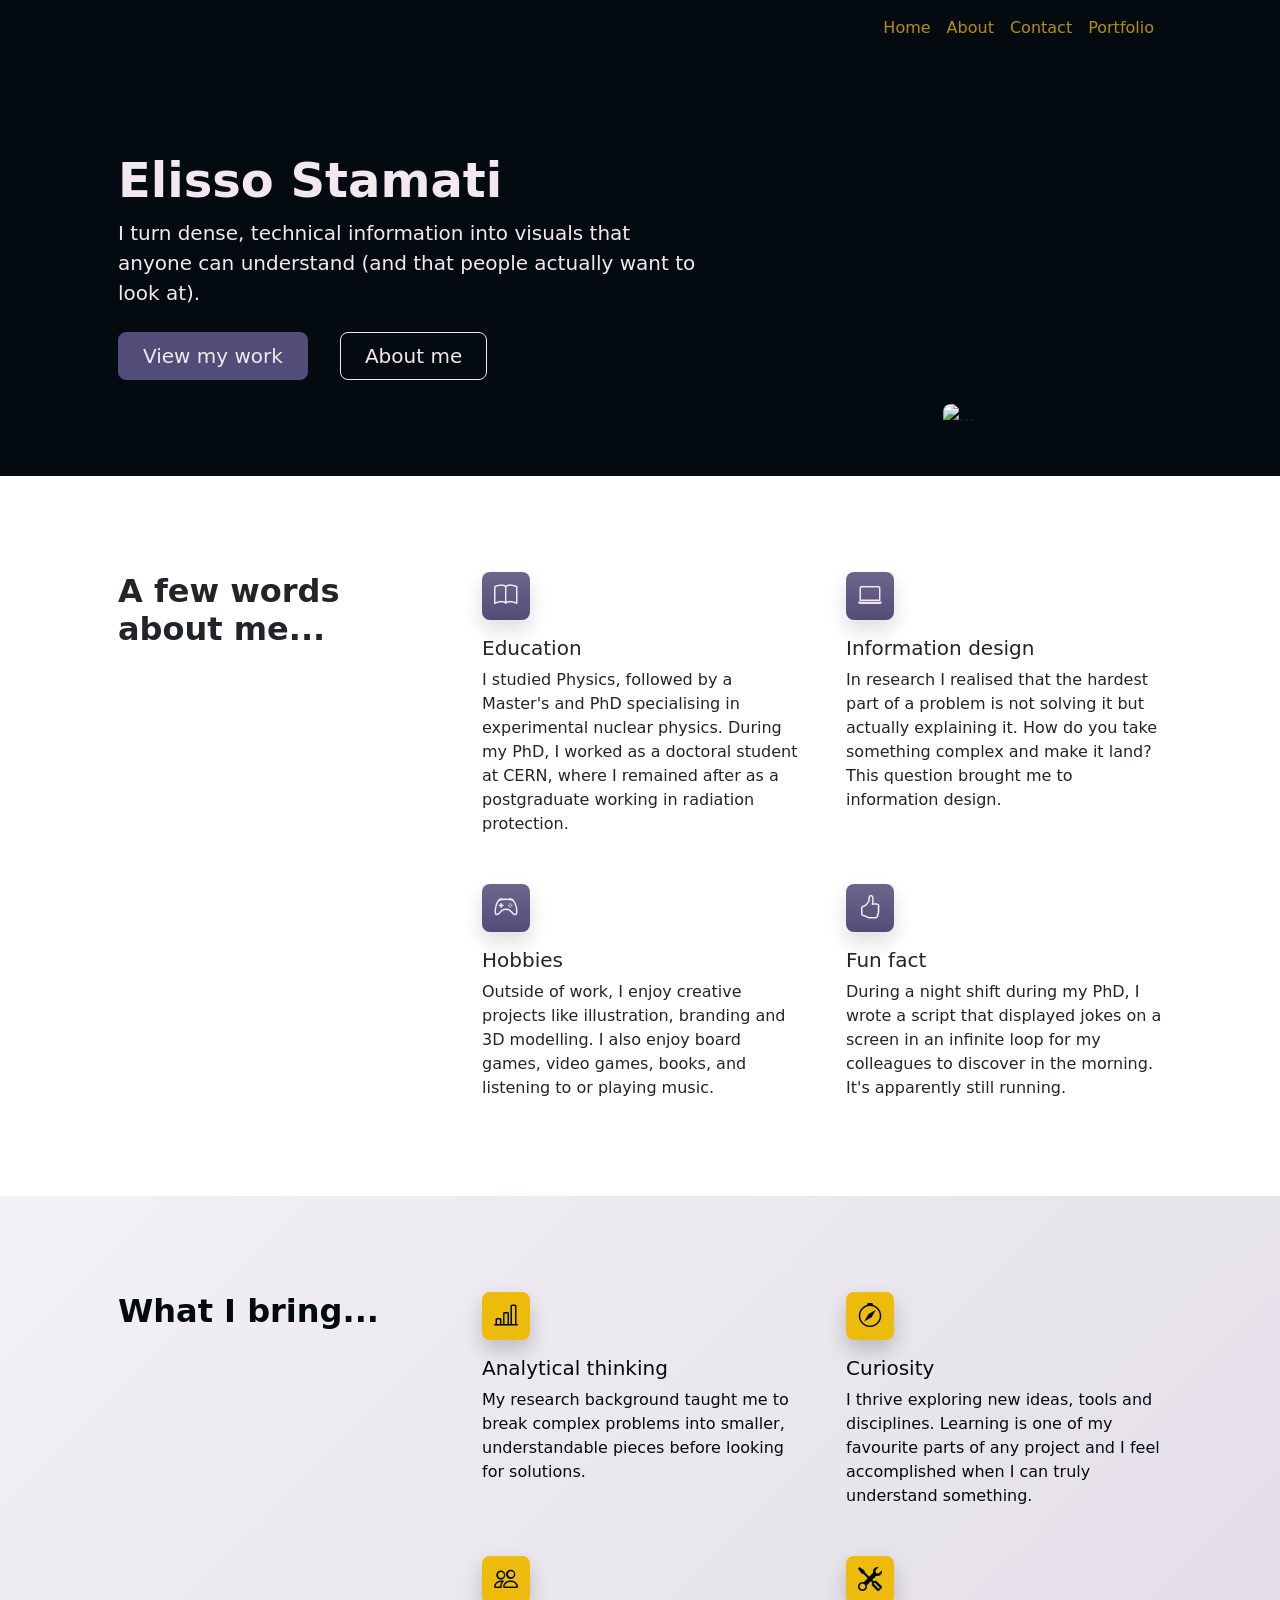
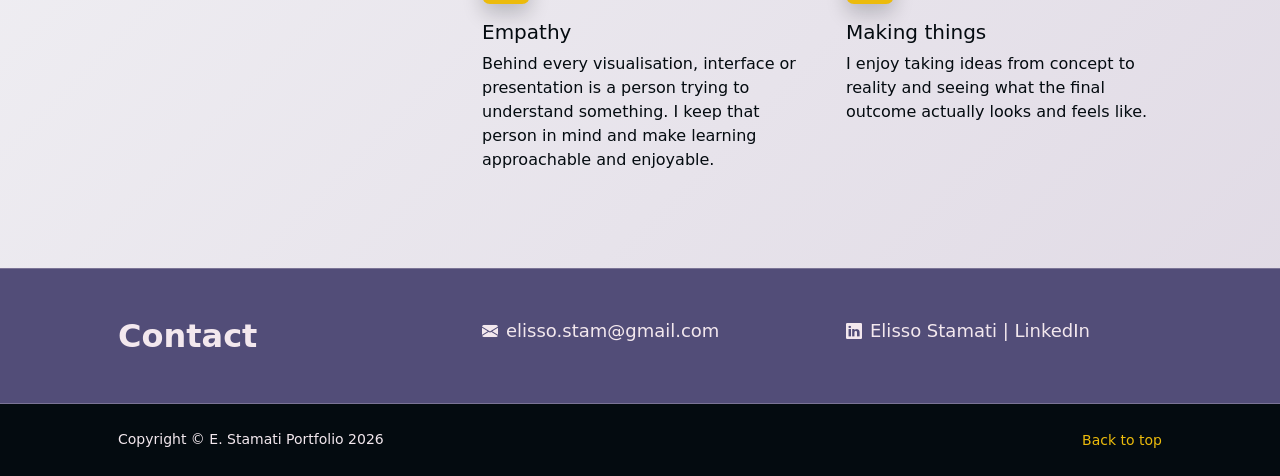
==== index.html @ c3554a73 "Initial portfolio website" ====
<!DOCTYPE html>
<html lang="en">
    <head>
        <meta charset="utf-8" />
        <meta name="viewport" content="width=device-width, initial-scale=1, shrink-to-fit=no" />
        <meta name="description" content="" />
        <meta name="author" content="" />
        <title>E. Stamati - Portfolio</title>
        <!-- Favicon-->
        <link rel="icon" type="image/x-icon" href="assets/favicon.ico" />
        <!-- Bootstrap icons-->
        <link href="https://cdn.jsdelivr.net/npm/bootstrap-icons@1.5.0/font/bootstrap-icons.css" rel="stylesheet" />
        <!-- Core theme CSS (includes Bootstrap)-->
        <link href="css/styles.css" rel="stylesheet" />
    </head> 
    <body class="d-flex flex-column h-100 index-theme" id="top">
        <main class="flex-shrink-0">
            <!-- Navigation-->
            <nav class="navbar navbar-expand-lg navbar-dark bg-dark">
                <div class="container px-5">
                    <button class="navbar-toggler" type="button" data-bs-toggle="collapse" data-bs-target="#navbarSupportedContent" aria-controls="navbarSupportedContent" aria-expanded="false" aria-label="Toggle navigation"><span class="navbar-toggler-icon"></span></button>
                    <div class="collapse navbar-collapse" id="navbarSupportedContent">
                        <ul class="navbar-nav ms-auto mb-2 mb-lg-0">
                            <li class="nav-item"><a class="nav-link" href="#top">Home</a></li>
                            <li class="nav-item"><a class="nav-link" href="#about">About</a></li>
                            <li class="nav-item"><a class="nav-link" href="#contact">Contact</a></li>
                            <li class="nav-item"><a class="nav-link" href="portfolio-overview.html">Portfolio</a></li>
                        </ul>
                    </div>
                </div>
            </nav>
            <!-- Header-->
            <header class="hero-header bg-dark py-5">
                <div class="container px-5">
                    <div class="row gx-5 align-items-center align-items-xl-stretch justify-content-center">
                        <div class="col-lg-8 col-xl-7 col-xxl-6">
                            <div class="d-xl-none text-center mb-4">
                                <img class="hero-image-mobile img-fluid rounded-3" src="assets/happy.png" alt="Portrait of Elisso Stamati" />
                            </div>
                            <div class="my-5 text-center text-xl-start">
                                <h1 class="display-5 fw-bolder text-white mb-2">Elisso Stamati</h1>
                                <p class="lead fw-normal text-white mb-4">I turn dense, technical information into visuals that anyone can understand (and that people actually want to look at).</p>
                                <div class="d-grid gap-3 d-sm-flex justify-content-sm-center justify-content-xl-start">
                                    <a class="btn btn-primary btn-lg px-4 me-sm-3" href="portfolio-overview.html">View my work</a>
                                    <a class="btn btn-outline-light btn-lg px-4" href="#about">About me</a>
                                </div>
                            </div>
                        </div>
                        <div class="hero-image-column col-xl-5 col-xxl-6 d-none d-xl-flex justify-content-center"><img class="hero-image img-fluid rounded-3 mb-0 align-self-end" src="assets/happy.png" alt="..." /></div>
                    </div>
                </div>
            </header>
            <!-- About section-->
            <section class="py-5 about-section" id="about">
                <div class="container px-5 my-5">
                    <div class="row gx-5 about-panel">
                        <div class="col-lg-4 mb-5 mb-lg-0"><h2 class="fw-bolder mb-0">A few words about me...</h2></div>
                        <div class="col-lg-8">
                            <div class="row gx-5 row-cols-1 row-cols-md-2">
                                <div class="col mb-5 h-100">
                                    <div class="feature bg-primary bg-gradient text-white rounded-3 mb-3"><i class="bi bi-book"></i></div>
                                    <h2 class="h5">Education</h2>
                                    <p class="mb-0">I studied Physics, followed by a Master's and PhD specialising in experimental nuclear physics. During my PhD, I worked as a doctoral student at CERN, where I remained after as a postgraduate working in radiation protection.</p>
                                </div>
                                <div class="col mb-5 h-100">
                                    <div class="feature bg-primary bg-gradient text-white rounded-3 mb-3"><i class="bi bi-laptop"></i></div>
                                    <h2 class="h5">Information design</h2>
                                    <p class="mb-0">In research I realised that the hardest part of a problem is not solving it but actually explaining it. How do you take something complex and make it land? This question brought me to information design. </p>
                                </div>
                                <div class="col mb-5 mb-md-0 h-100">
                                    <div class="feature bg-primary bg-gradient text-white rounded-3 mb-3"><i class="bi bi-controller"></i></div>
                                    <h2 class="h5">Hobbies</h2>
                                    <p class="mb-0">Outside of work, I enjoy creative projects like illustration, branding and 3D modelling. I also enjoy board games, video games, books, and listening to or playing music.</p>
                                </div>
                                <div class="col h-100">
                                    <div class="feature bg-primary bg-gradient text-white rounded-3 mb-3"><i class="bi bi-hand-thumbs-up"></i></div>
                                    <h2 class="h5">Fun fact</h2>
                                    <p class="mb-0">During a night shift during my PhD, I wrote a script that displayed jokes on a screen in an infinite loop for my colleagues to discover in the morning. It's apparently still running.</p>
                                </div>
                            </div>
                        </div>
                    </div>
                </div>
            </section>

            <section class="py-5 what-i-bring-section" id="what-i-bring">
                <div class="container px-5 my-5">
                    <div class="row gx-5 bring-panel">
                        <div class="col-lg-4 mb-5 mb-lg-0"><h2 class="fw-bolder mb-0">What I bring...</h2></div>
                        <div class="col-lg-8">
                            <div class="row gx-5 row-cols-1 row-cols-md-2">
                                <div class="col mb-5 h-100">
                                    <div class="feature bg-primary bg-gradient text-white rounded-3 mb-3"><i class="bi bi-bar-chart-line"></i></div>
                                    <h2 class="h5">Analytical thinking</h2>
                                    <p class="mb-0">My research background taught me to break complex problems into smaller, understandable pieces before looking for solutions.</p>
                                </div>
                                <div class="col mb-5 h-100">
                                    <div class="feature bg-primary bg-gradient text-white rounded-3 mb-3"><i class="bi bi-compass"></i></div>
                                    <h2 class="h5">Curiosity</h2>
                                    <p class="mb-0">I thrive exploring new ideas, tools and disciplines. Learning is one of my favourite parts of any project and I feel accomplished when I can truly understand something.</p>
                                </div>
                                <div class="col mb-5 mb-md-0 h-100">
                                    <div class="feature bg-primary bg-gradient text-white rounded-3 mb-3"><i class="bi bi-people"></i></div>
                                    <h2 class="h5">Empathy</h2>
                                    <p class="mb-0">Behind every visualisation, interface or presentation is a person trying to understand something. I keep that person in mind and make learning approachable and enjoyable.</p>
                                </div>
                                <div class="col h-100">
                                    <div class="feature bg-primary bg-gradient text-white rounded-3 mb-3"><i class="bi bi-tools"></i></div>
                                    <h2 class="h5">Making things</h2>
                                    <p class="mb-0">I enjoy taking ideas from concept to reality and seeing what the final outcome actually looks and feels like.</p>
                                </div>
                            </div>
                        </div>
                    </div>
                </div>
            </section>
        </main>
        <section class="contact-strip py-5" id="contact">
            <div class="container px-5">
                <div class="row gx-5 align-items-start text-white">
                    <div class="col-lg-4 mb-4 mb-lg-0">
                        <h2 class="fw-bolder mb-0">Contact</h2>
                    </div>
                    <div class="col-lg-8">
                        <div class="row gx-5 row-cols-1 row-cols-md-2">
                            <div class="col mb-3 mb-md-0">
                                <a class="contact-link" href="mailto:elisso.stam@gmail.com"><i class="bi bi-envelope-fill me-2"></i>elisso.stam@gmail.com</a>
                            </div>
                            <div class="col">
                                <a class="contact-link" href="https://www.linkedin.com/in/elisso-stamati-58b563334/" target="_blank" rel="noopener noreferrer"><i class="bi bi-linkedin me-2"></i>Elisso Stamati | LinkedIn</a>
                            </div>
                        </div>
                    </div>
                </div>
            </div>
        </section>
        <!-- Footer-->
        <footer class="bg-dark py-4 mt-auto">
            <div class="container px-5">
                <div class="row align-items-center justify-content-between flex-column flex-sm-row">
                    <div class="col-auto"><div class="small m-0 text-white">Copyright &copy; E. Stamati Portfolio 2026</div></div>
                    <div class="col-auto"><a class="back-to-top small" href="#top">Back to top</a></div>
                </div>
            </div>
        </footer>
        <!-- Bootstrap core JS-->
        <script src="https://cdn.jsdelivr.net/npm/bootstrap@5.2.3/dist/js/bootstrap.bundle.min.js"></script>
        <!-- Core theme JS-->
        <script src="js/scripts.js"></script>
    </body>
</html>
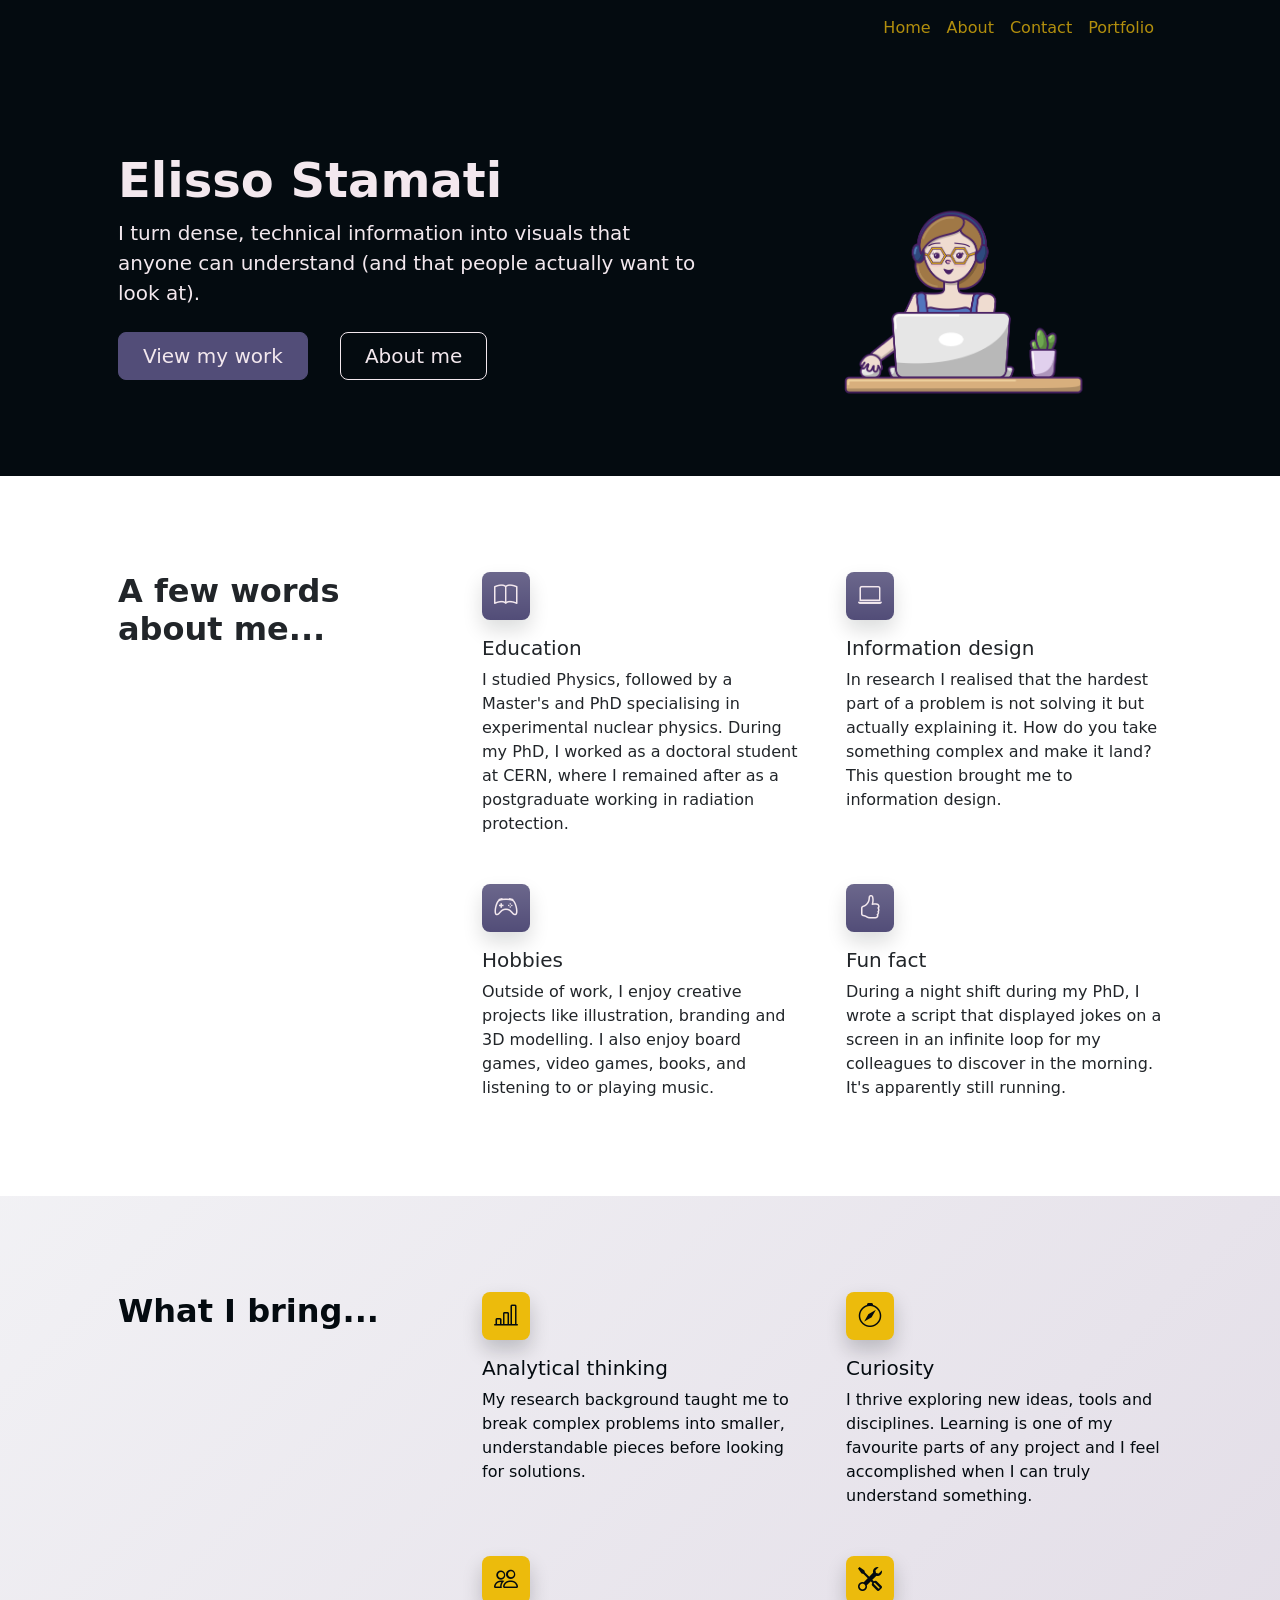
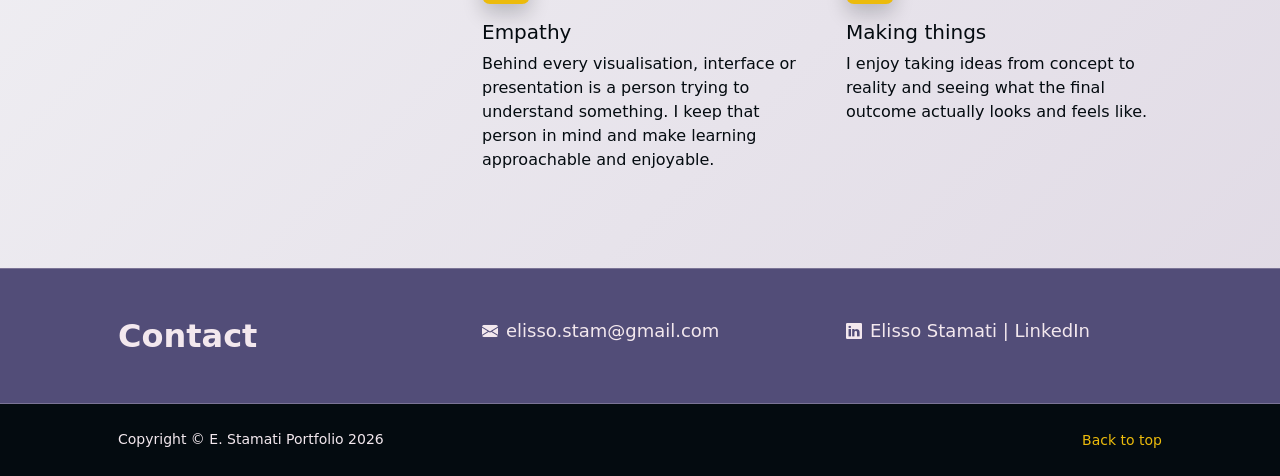
==== commit bc151f80: "Fix hero image filename case" ====
--- a/index.html
+++ b/index.html
@@ -35,7 +35,7 @@
                     <div class="row gx-5 align-items-center align-items-xl-stretch justify-content-center">
                         <div class="col-lg-8 col-xl-7 col-xxl-6">
                             <div class="d-xl-none text-center mb-4">
-                                <img class="hero-image-mobile img-fluid rounded-3" src="assets/happy.png" alt="Portrait of Elisso Stamati" />
+                                <img class="hero-image-mobile img-fluid rounded-3" src="assets/Happy.png" alt="Portrait of Elisso Stamati" />
                             </div>
                             <div class="my-5 text-center text-xl-start">
                                 <h1 class="display-5 fw-bolder text-white mb-2">Elisso Stamati</h1>
@@ -46,7 +46,7 @@
                                 </div>
                             </div>
                         </div>
-                        <div class="hero-image-column col-xl-5 col-xxl-6 d-none d-xl-flex justify-content-center"><img class="hero-image img-fluid rounded-3 mb-0 align-self-end" src="assets/happy.png" alt="..." /></div>
+                        <div class="hero-image-column col-xl-5 col-xxl-6 d-none d-xl-flex justify-content-center"><img class="hero-image img-fluid rounded-3 mb-0 align-self-end" src="assets/Happy.png" alt="..." /></div>
                     </div>
                 </div>
             </header>
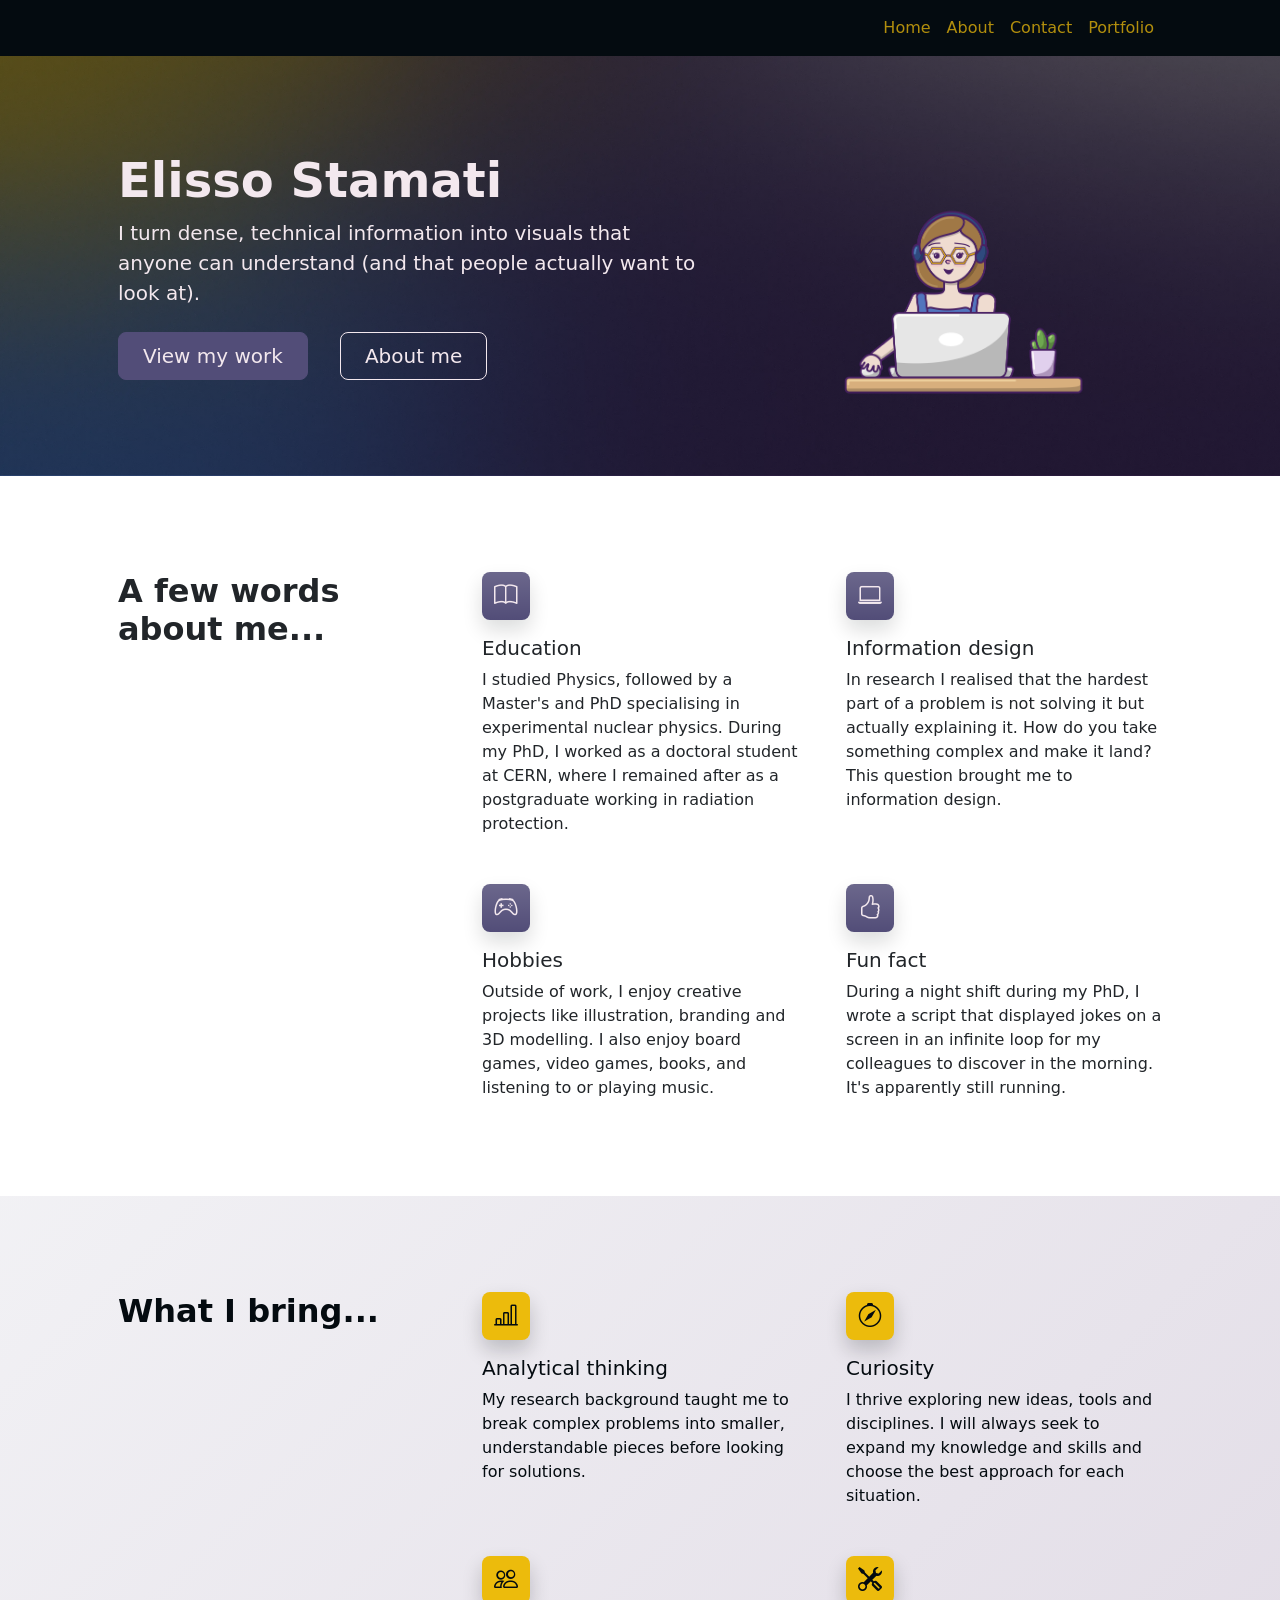
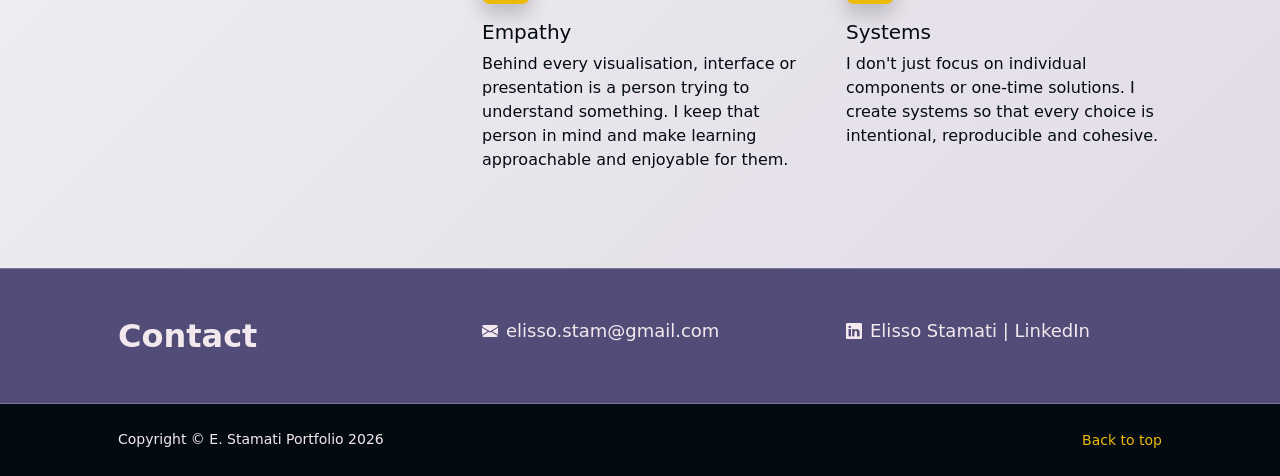
==== commit f752d556: "Optimise what I bring" ====
--- a/index.html
+++ b/index.html
@@ -97,17 +97,17 @@
                                 <div class="col mb-5 h-100">
                                     <div class="feature bg-primary bg-gradient text-white rounded-3 mb-3"><i class="bi bi-compass"></i></div>
                                     <h2 class="h5">Curiosity</h2>
-                                    <p class="mb-0">I thrive exploring new ideas, tools and disciplines. Learning is one of my favourite parts of any project and I feel accomplished when I can truly understand something.</p>
+                                    <p class="mb-0">I thrive exploring new ideas, tools and disciplines. I will always seek to expand my knowledge and skills and choose the best approach for each situation.</p>
                                 </div>
                                 <div class="col mb-5 mb-md-0 h-100">
                                     <div class="feature bg-primary bg-gradient text-white rounded-3 mb-3"><i class="bi bi-people"></i></div>
                                     <h2 class="h5">Empathy</h2>
-                                    <p class="mb-0">Behind every visualisation, interface or presentation is a person trying to understand something. I keep that person in mind and make learning approachable and enjoyable.</p>
+                                    <p class="mb-0">Behind every visualisation, interface or presentation is a person trying to understand something. I keep that person in mind and make learning approachable and enjoyable for them.</p>
                                 </div>
                                 <div class="col h-100">
                                     <div class="feature bg-primary bg-gradient text-white rounded-3 mb-3"><i class="bi bi-tools"></i></div>
-                                    <h2 class="h5">Making things</h2>
-                                    <p class="mb-0">I enjoy taking ideas from concept to reality and seeing what the final outcome actually looks and feels like.</p>
+                                    <h2 class="h5">Systems</h2>
+                                    <p class="mb-0">I don't just focus on individual components or one-time solutions. I create systems so that every choice is intentional, reproducible and cohesive.</p>
                                 </div>
                             </div>
                         </div>
